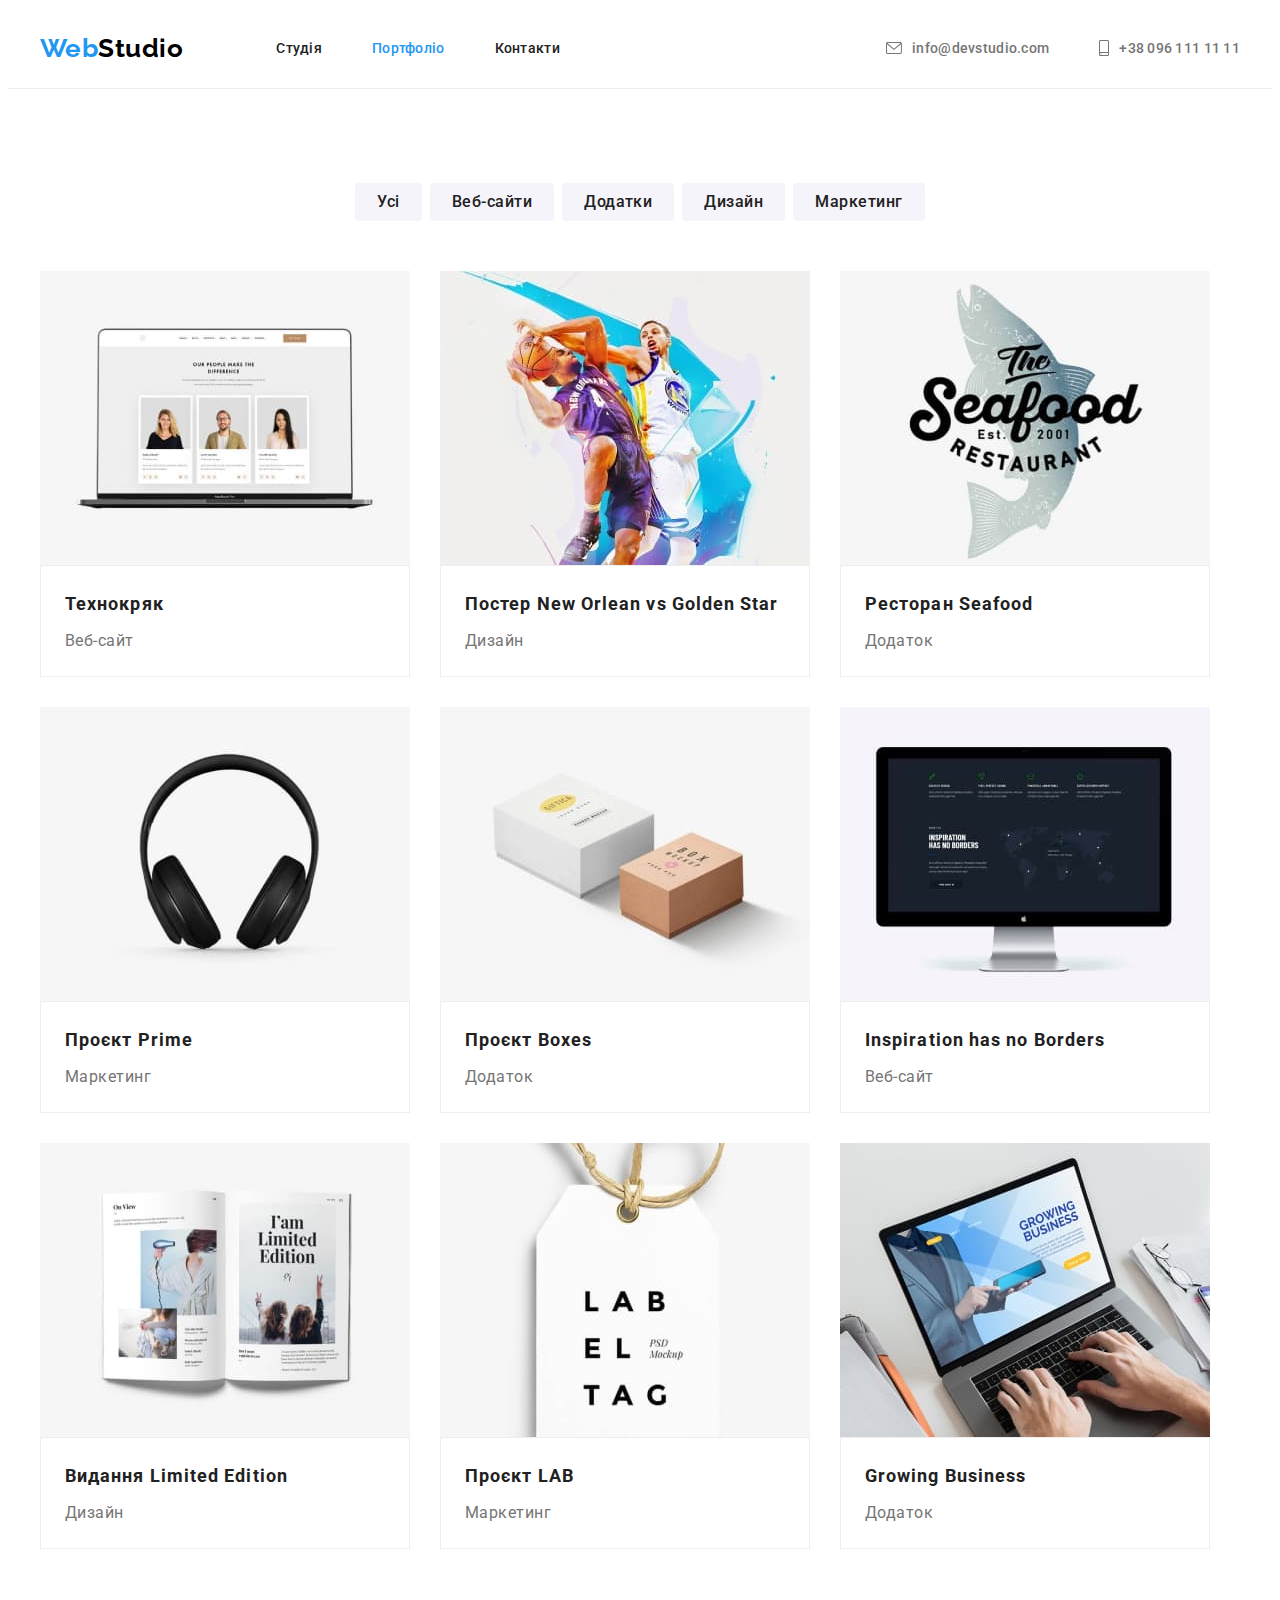
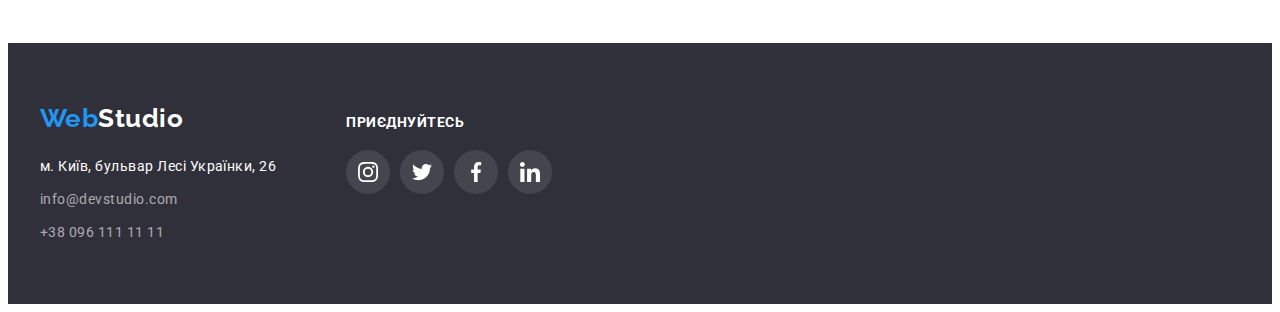
==== portfolio.html @ 2a887d6c "Initial commit" ====
<!DOCTYPE html>
<html lang="uk">
  <head>
    <meta charset="UTF-8" />
    <meta http-equiv="X-UA-Compatible" content="IE=edge" />
    <meta name="viewport" content="width=device-width, initial-scale=1.0" />
    <title lang="en">WebStudio</title>
    <link rel="preconnect" href="https://fonts.googleapis.com" />
    <link rel="preconnect" href="https://fonts.gstatic.com" crossorigin />
    <link
      href="https://fonts.googleapis.com/css2?family=Raleway:wght@700&family=Roboto:wght@400;500;700;900&display=swap"
      rel="stylesheet"
    />

    <link
      rel="stylesheet"
      href="https://cdnjs.cloudflare.com/ajax/libs/modern-normalize/1.1.0/modern-normalize.min.css"
      integrity="sha512-wpPYUAdjBVSE4KJnH1VR1HeZfpl1ub8YT/NKx4PuQ5NmX2tKuGu6U/JRp5y+Y8XG2tV+wKQpNHVUX03MfMFn9Q=="
      crossorigin="anonymous"
      referrerpolicy="no-referrer"
    />
    <link rel="stylesheet" href="./css/style.css" />
  </head>

  <body>
    <!-- хедер -->
    <header class="page-header">
      <div class="conteiner header-conteiner">
        <a class="logo link" href="./index.html" lang="en"
          >Web<span class="logo-header">Studio</span></a
        >
        <nav class="header-nav">
          <ul class="nav-list list">
            <li class="nav-item">
              <a href="./index.html" class="nav-link link">Студія</a>
            </li>
            <li class="nav-item">
              <a href="./portfolio.html" class="nav-link link current">Портфоліо</a>
            </li>
            <li class="nav-item"><a href="" class="nav-link link">Контакти</a></li>
          </ul>
        </nav>

        <ul class="list header-list">
          <li>
            <a href="mailto:info@devstudio.com" class="link header-link">
              <svg class="header-icons" width="16" height="12">
                <use href="./images/icons.svg#icon-envelope"></use>
              </svg>
              info@devstudio.com</a
            >
          </li>
          <li>
            <a href="tel:+380961111111" class="link header-link"
              ><svg class="header-icons" width="10" height="16">
                <use href="./images/icons.svg#icon-smartphone"></use>
              </svg>
              +38 096 111 11 11</a
            >
          </li>
        </ul>
      </div>
    </header>

    <!-- мейн -->
    <main>
      <!-- HERO -->
      <section class="section">
        <div class="conteiner">
          <h1 class="visually-hidden">Портфоліо</h1>
          <ul class="list flex-list">
            <li><button type="button" class="portfolio-btn">Усі</button></li>
            <li><button type="button" class="portfolio-btn">Веб-сайти</button></li>
            <li><button type="button" class="portfolio-btn">Додатки</button></li>
            <li><button type="button" class="portfolio-btn">Дизайн</button></li>
            <li><button type="button" class="portfolio-btn">Маркетинг</button></li>
          </ul>

          <ul class="list card-set">
            <li class="card-set-item item-card">
              <a href="" class="link portfolio-link">
                <img
                  src="./images/portfolio-img-technokryak.jpg"
                  alt="сайт Технокряк"
                  width="370"
                  height="294"
                />
                <div class="portfolio-div">
                  <h2 class="portfolio-subtitle">Технокряк</h2>
                  <p class="portfolio-text">Веб-сайт</p>
                </div>
              </a>
            </li>
            <li class="card-set-item item-card">
              <a href="" class="link portfolio-link">
                <img
                  src="./images/portfolio-img-new-orlean.jpg"
                  alt="Дизайн постеру New Orlean vs Golden Star"
                  width="370"
                  height="294"
                />
                <div class="portfolio-div">
                  <h2 class="portfolio-subtitle">
                    Постер <span lang="en">New Orlean vs Golden Star</span>
                  </h2>
                  <p class="portfolio-text">Дизайн</p>
                </div>
              </a>
            </li>
            <li class="card-set-item item-card">
              <a href="" class="link portfolio-link">
                <img
                  src="./images/portfolio-img-seafood.jpg"
                  alt="Додаток ресторану Seafood"
                  width="370"
                  height="294"
                />
                <div class="portfolio-div">
                  <h2 class="portfolio-subtitle">Ресторан <span lang="en">Seafood</span></h2>
                  <p class="portfolio-text">Додаток</p>
                </div>
              </a>
            </li>
            <li class="card-set-item item-card">
              <a href="" class="link portfolio-link">
                <img
                  src="./images/portfolio-img-prime.jpg"
                  alt="Маркетинг проекту Prime"
                  width="370"
                  height="294"
                />
                <div class="portfolio-div">
                  <h2 class="portfolio-subtitle">Проєкт <span lang="en">Prime</span></h2>
                  <p class="portfolio-text">Маркетинг</p>
                </div>
              </a>
            </li>
            <li class="card-set-item item-card">
              <a href="" class="link portfolio-link">
                <img
                  src="./images/portfolio-img-boxes.jpg"
                  alt="Додаток проекту Boxes"
                  width="370"
                  height="294"
                />
                <div class="portfolio-div">
                  <h2 class="portfolio-subtitle">Проєкт <span lang="en">Boxes</span></h2>
                  <p class="portfolio-text">Додаток</p>
                </div>
              </a>
            </li>
            <li class="card-set-item item-card">
              <a href="" class="link portfolio-link">
                <img
                  src="./images/portfolio-img-inspiration.jpg"
                  alt="Сайт Inspiration has no Borders"
                  width="370"
                  height="294"
                />
                <div class="portfolio-div">
                  <h2 lang="en" class="portfolio-subtitle">Inspiration has no Borders</h2>
                  <p class="portfolio-text">Веб-сайт</p>
                </div>
              </a>
            </li>
            <li class="card-set-item item-card">
              <a href="" class="link portfolio-link">
                <img
                  src="./images/portfolio-img-limited-idition.jpg"
                  alt="Дизайн видання Limited Edition"
                  width="370"
                  height="294"
                />
                <div class="portfolio-div">
                  <h2 class="portfolio-subtitle">
                    Видання <span lang="en"> Limited Edition </span>
                  </h2>
                  <p class="portfolio-text">Дизайн</p>
                </div>
              </a>
            </li>
            <li class="card-set-item item-card">
              <a href="" class="link portfolio-link">
                <img
                  src="./images/portfolio-img-lab.jpg"
                  alt="Маркетинг проекту LAB"
                  width="370"
                  height="294"
                />
                <div class="portfolio-div">
                  <h2 class="portfolio-subtitle">Проєкт <span lang="en">LAB</span></h2>
                  <p class="portfolio-text">Маркетинг</p>
                </div>
              </a>
            </li>
            <li class="card-set-item item-card">
              <a href="" class="link portfolio-link">
                <img
                  src="./images/portfolio-img-growing.jpg"
                  alt="Додаток Growing Business"
                  width="370"
                  height="294"
                />
                <div class="portfolio-div">
                  <h2 lang="en" class="portfolio-subtitle">Growing Business</h2>
                  <p class="portfolio-text">Додаток</p>
                </div>
              </a>
            </li>
          </ul>
        </div>
      </section>
    </main>

    <!-- FOOTER -->
    <footer class="footer">
      <div class="conteiner footer-div">
        <div>
          <a class="logo link" href="./index.html" lang="en"
            >Web<span class="logo-footer">Studio</span>
          </a>

          <ul class="list list-footer">
            <li class="item-footer">
              <a
                href="https://www.google.com/maps/place/%D0%B1%D1%83%D0%BB%D1%8C%D0%B2%D0%B0%D1%80+%D0%9B%D0%B5%D1%81%D1%96+%D0%A3%D0%BA%D1%80%D0%B0%D1%97%D0%BD%D0%BA%D0%B8,+26,+%D0%9A%D0%B8%D1%97%D0%B2,+02000/@50.4265807,30.5383858,17z/data=!3m1!4b1!4m5!3m4!1s0x40d4cf0e033ecbe9:0x57a4dffefec77da0!8m2!3d50.4265807!4d30.5383858"
                class="link footer-link-adress"
              >
                м. Київ, бульвар Лесі Українки, 26</a
              >
            </li>
            <li class="item-footer">
              <a href="mailto:info@devstudio.com" class="link footer-link">info@devstudio.com</a>
            </li>
            <li class="item-footer">
              <a href="tel:+380961111111" class="link footer-link">+38 096 111 11 11</a>
            </li>
          </ul>
        </div>

        <div>
          <p class="footer-text">Приєднуйтесь</p>
          <ul class="list footer-social-list">
            <li class="socials-item">
              <a
                class="socials-link-footer link"
                href="http://instagram.com"
                target="_blank"
                rel="noopener noreferrer"
                aria-label="значок instagram"
              >
                <svg class="footer-icons" width="20" height="20">
                  <use href="./images/icons.svg#icon-instagram"></use>
                </svg>
              </a>
            </li>
            <li>
              <a
                class="socials-link-footer link"
                href="http://twitter.com"
                target="_blank"
                rel="noopener noreferrer"
                aria-label="значок twitter"
              >
                <svg class="footer-icons" width="20" height="20">
                  <use href="./images/icons.svg#icon-twitter"></use>
                </svg>
              </a>
            </li>
            <li>
              <a
                class="socials-link-footer link"
                href="http://facebook.com"
                target="_blank"
                rel="noopener noreferrer"
                aria-label="значок facebook"
              >
                <svg class="footer-icons" width="20" height="20">
                  <use href="./images/icons.svg#icon-facebook"></use>
                </svg>
              </a>
            </li>
            <li>
              <a
                class="socials-link-footer link"
                href="http://linkedin.com"
                target="_blank"
                rel="noopener noreferrer"
                aria-label="значок linkedin"
              >
                <svg class="footer-icons" width="20" height="20">
                  <use href="./images/icons.svg#icon-linkedin"></use>
                </svg>
              </a>
            </li>
          </ul>
        </div>
      </div>
    </footer>
  </body>
</html>
---- css/style.css ----
:root {
  /*fonts*/
  
  --main-font: 'Roboto', Tahoma, sans-serif;
  --secondary-font: 'Raleway', Tahoma, sans-serif;

  /* Text color*/
  --main-text-color: #212121;
  --secondary-text-color: #757575;
  --ligth-text-color: #ffffff;
  --accent-text-color: #2196f3;
  --icons-text-color: #afb1b8;

  /* Background colors */
  --main-bg-color: #ffffff;
  --hero-bg-color:#C4C4C4;
  --footer-bg-color: #2f303a;
  --accent-bg-color: #2196f3;
  --button-bg-color: #F5F4FA;
  --button-accent-color: #188ce8;
  --social-bg-color: #ffffff1a;

  /* Others */
  --border-color: #ffffff;
  --nav-link-color: #000000;

  /* Flex */
  --items: 4;
  --indent: 30px;
}

body {
  font-family: var(--main-font);
  color: var(--main-text-color);
  background-color: var(--main-bg-color);
  letter-spacing: 0.03em;
}

/* Reset */
h1,
h2,
h3,
h4,
h5,
h6,
p {
  margin: 0;
}

.list {
  list-style: none;
  margin: 0;
  padding: 0;
}

.link {
  text-decoration: none;
}

img {
  display: block;
}
/* -Reset end- */


section {
    padding-top: 94px;
    padding-bottom: 94px;
}

.conteiner {
  width: 1200px;
  padding-left: 15px;
  padding-right: 15px;
  margin-left: auto;
  margin-right: auto;
}

.card-set {
  display: flex;
  flex-wrap: wrap;
  gap: var(--indent);
}

.card-set-item {
  flex-basis: calc((100% - var(--indent) * (var(--items) - 1)) / (var(--items)));
}

.title {
  margin-bottom: 50px;

  font-size: 36px;
  line-height: calc(42 / 36);
  text-align: center;
}


/*---- HEADER----*/
.header-conteiner {
display: flex;
align-items: center;
}

.page-header {
border-bottom: 1px solid #ECECEC;
}

.logo {
  font-family: var(--secondary-font);
  font-style: normal;
  font-weight: 700;
  font-size: 26px;
  line-height: calc(31 / 26);

  color: var(--accent-text-color);
}
.header-nav {
margin-right: auto;
}

.nav-list {
display: flex;
align-items: center;
gap: 50px;
}

.nav-link {
  display: block;
  padding-top: 32px;
  padding-bottom: 32px;

  font-weight: 500;
  font-size: 14px;
  line-height: calc(16 / 14);
  letter-spacing: 0.02em;
  color: currentColor;
}

.nav-link:hover,
.header-link:hover,
.nav-link:focus,
.header-link:focus {
  color: var(--accent-text-color);
}

.link.current {
  color: var(--accent-text-color);
}
.logo-header {
  margin-right: 93px;
  color: var(--nav-link-color);
}
.header-list
{
display: flex;
  align-items: center;
  gap: 50px;
}
.header-link {
  display: flex;
  align-items: center;
  gap: 10px;

  font-weight: 500;
  font-size: 14px;
  line-height: calc(16 / 14);
  letter-spacing: 0.02em;
  color: var(--secondary-text-color);
}

.header-icons {
 fill: currentColor;
}

.header-link:hover .header-icons,
.header-link:focus .header-icons {
fill: var(--accent-text-color);
  }

/*----HERO----*/
.hero {
  padding-top: 200px;
  padding-bottom: 200px;
  background-color: var(--hero-bg-color);
}
.hero-title {
  margin-bottom: 30px;
  margin-left: auto;
  margin-right: auto;
  width: 696px;

  font-weight: 900;
  font-size: 44px;
  line-height: calc(60 / 44);
  text-align: center;
  letter-spacing: 0.06em;
  text-transform: uppercase;
  color: var(--ligth-text-color);
}
.hero-btn {
  padding: 10px 32px;
  margin-left: auto;
  margin-right: auto;

  font-family: inherit;
  font-weight: 700;
  font-size: 16px;
  line-height: calc(30 / 16);
  display: flex;
  align-items: center;
  text-align: center;
  letter-spacing: 0.06em;
  cursor: pointer;
  border-style: none;
  border-radius: 4px;
  color: var(--ligth-text-color);
  background-color: var(--accent-bg-color);
  box-shadow: 0px 4px 4px rgba(0, 0, 0, 0.15);
}
.hero-btn:hover,
.hero-btn:focus {
  background-color: var(--button-accent-color);
}

.overlay{
  max-width: 1600px;
 margin-left: auto;
  margin-right: auto;
  background-image: linear-gradient(rgba(47, 48, 58, 0.4),rgba(47, 48, 58, 0.4) ),
  url(../images/hero-background.jpg);
  background-size: cover;
  background-repeat: no-repeat;
  background-position: center;
}
/*----BENEFITS----*/

.benefits-item {
flex-grow: 1;
}
.benefits-item::before{
  content: '';
  display: block;
  height: 120px;
  margin-bottom: 30px;
  background-color: var(--button-bg-color);
  background-position: center;
  background-repeat: no-repeat;
border-radius: 4px;
}

.icon-antenna::before {
  background-image: url(../images/antenna.svg);
}

.icon-clock::before {
  background-image: url(../images/clock.svg);
}

.icon-diagram::before {
  background-image: url(../images/diagram.svg);
}

.icon-astronaut::before {
  background-image: url(../images/astronaut.svg);
}

.benefits-subtitle {
  margin-bottom: 10px;

  font-size: 14px;
  line-height: calc(16 / 14);
  text-transform: uppercase;
}


.benefits-text {
  font-size: 14px;
  line-height: calc(24 / 14);
  color: var(--secondary-text-color);
}

/*----ACTIVITY--AND -TEAM-*/
.activity {
    padding-top: 0;
}

.activity-item {
  --items: 3;
}

.team {
  background-color: var(--button-bg-color);
}

.team-item{
box-shadow: 0px 1px 3px rgba(0, 0, 0, 0.12), 0px 1px 1px rgba(0, 0, 0, 0.14), 0px 2px 1px rgba(0, 0, 0, 0.2);
}

.team-group {
padding-top: 30px;
padding-bottom:30px;
border-radius: 0px 0px 4px 4px;
background-color: var(--main-bg-color);
}

.team-subtitle {
  margin-bottom: 10px;

  font-weight: 500;
  font-size: 16px;
  line-height: calc(19 / 16);
  text-align: center;
}

.team-text {
  margin-bottom: 16px;

  line-height: calc(19 / 16);
  text-align: center;
  color: var(--secondary-text-color);
}



.socials-link {
display: flex;
justify-content: center;
  align-items: center;
  width: 44px ;
  height: 44px;
  border-radius: 50%;

  color: var(--icons-text-color);
  background-color: var(--main-bg-color);

}

.socials {
  display: flex;
  justify-content: center;
 align-items: center;
  gap: 10px;
}

.team-icons {
  fill: currentColor;
}
 .socials-link:hover ,
 .socials-link:focus  {
color: var(--ligth-text-color);
background-color: var(--accent-bg-color);
 }

/*---- CLIENTS ----*/
  .clients-list{
  display: flex;
  gap: 30px;
  justify-content: space-between;
  
  
}

.clients-link {
  display: flex;
  width: 170px;
  height: 91px;
justify-content: center;
  align-items: center;
  border: 1px solid var(--icons-text-color);
color: var(--icons-text-color);
 }

 .clients-icons{
  fill: currentColor;
 }
.clients-link:hover .clients-icons,
.clients-link:focus .clients-icons { 
fill: var(--accent-text-color);
}

.clients-link:hover,
.clients-link:focus {
  border-color: var(--accent-text-color);
}

/*----FOOTER----*/

.footer {
  background-color: var(--footer-bg-color);
  padding-top:60px;
  padding-bottom: 60px;
}

.footer-div {
display: flex;
gap: 70px;
align-items: baseline;
}

.logo-footer {
  color: var(--ligth-text-color);
}

.list-footer{
margin-top: 20px;
}

.item-footer:not(:last-child){
  margin-bottom: 9px;
}

.footer-link-adress {
  font-weight: 400;
  font-size: 14px;
  line-height: calc(24 / 14);
  color: var(--ligth-text-color);
}

.footer-link {
  font-weight: 400;
  font-size: 14px;
  line-height: calc(24 / 14);
  color: rgba(255, 255, 255, 0.6);
}
.footer-link:hover,
.footer-link-adress:hover,
.footer-link:focus,
.footer-link-adress:focus {
  color: var(--accent-text-color);
}

.footer-text {
margin-bottom: 20px;

font-weight: 700;
  font-size: 14px;
  line-height: calc(16 / 14)px;
  text-transform: uppercase;

  color:var(--ligth-text-color);
}

.footer-social-list{
display: flex;
gap: 10px;
}

.socials-link-footer {
display: flex;
width: 44px;
height: 44px;
justify-content: center;
align-items: center;
  border-radius: 50%;
color: var(--ligth-text-color);
background-color: var(--social-bg-color);

}
.footer-icons {
  fill: currentColor;
}

.socials-link-footer:hover,
.socials-link-footer:focus {
  background-color: var(--accent-bg-color);
}


/*----PORTFOLIO----*/
.flex-list {
  display: flex;
  justify-content: center;
  gap: 8px;

  margin-bottom: 50px;
}

.portfolio-btn {
  padding: 6px 22px;
  /*min-width: 216;
  min-height: 50;*/

  font-family: inherit;
  font-weight: 500;
  font-size: 16px;
  line-height: calc(26 / 16);
  text-align: center;
  cursor: pointer;
  letter-spacing: 0.03em;
  color: currentColor;
  background-color: var(--button-bg-color);
  border-style: none;
  border-radius: 4px;
  
}

.portfolio-btn:hover,
.portfolio-btn:focus {
  color: var(--ligth-text-color);
  background-color: var(--accent-bg-color);
 box-shadow: 0px 3px 1px rgba(0, 0, 0, 0.1), 0px 1px 2px rgba(0, 0, 0, 0.08), 0px 2px 2px rgba(0, 0, 0, 0.12);
}

.portfolio-subtitle {
  margin-bottom: 4px;

  font-size: 18px;
  line-height: calc(36 / 18);
  letter-spacing: 0.06em;
  color: var(--main-text-color);
}
.portfolio-text {
  line-height: calc(30 / 16);
  color: var(--secondary-text-color);
}

.portfolio-div{
padding: 20px 24px;

border: 1px solid #EEEEEE
}

.portfolio-link {
  display: block;
}

.portfolio-link:hover,
.portfolio-link:focus {
  box-shadow: 0px 1px 1px rgba(0, 0, 0, 0.12), 0px 4px 4px rgba(0, 0, 0, 0.06), 1px 4px 6px rgba(0, 0, 0, 0.16);
}

.visually-hidden {
  position: absolute;
  width: 1px;
  height: 1px;
  margin: -1px;
  border: 0;
  padding: 0;
  white-space: nowrap;
  clip-path: inset(100%);
  clip: rect(0 0 0 0);
  overflow: hidden;
}
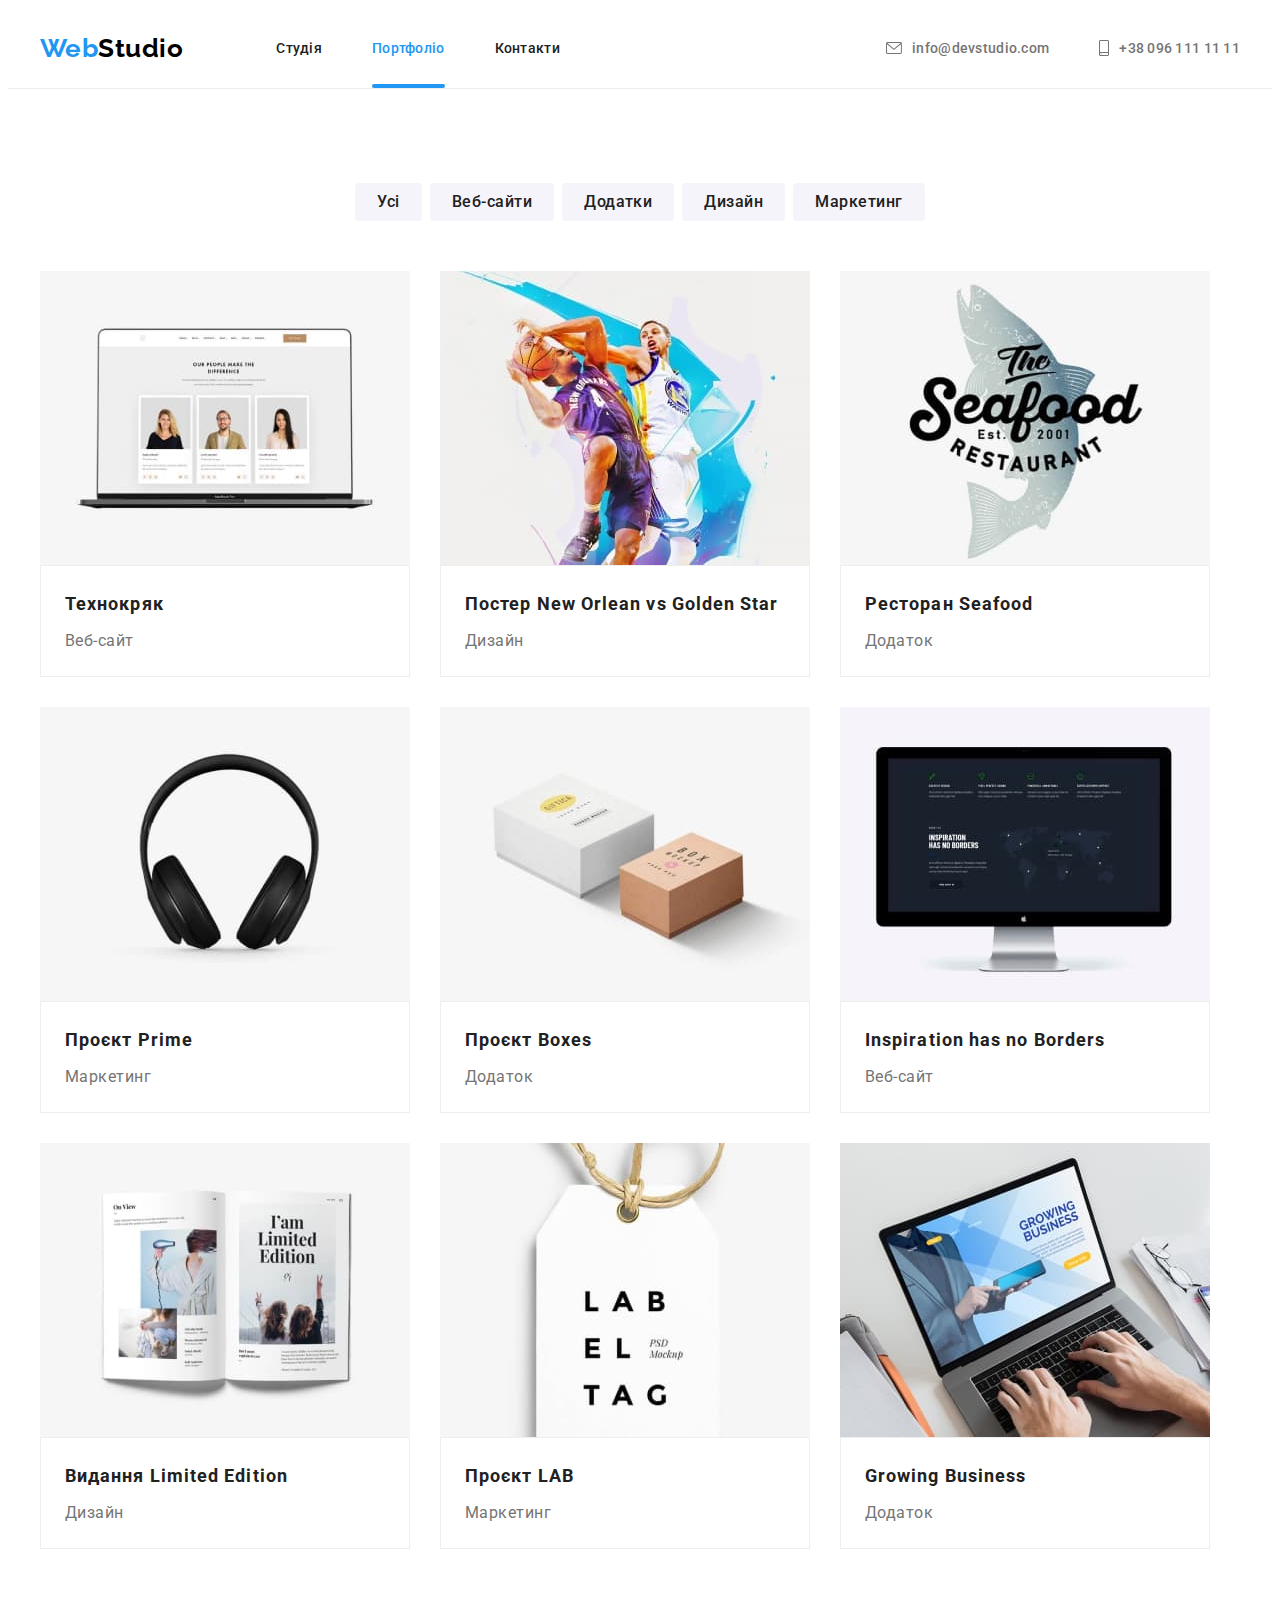
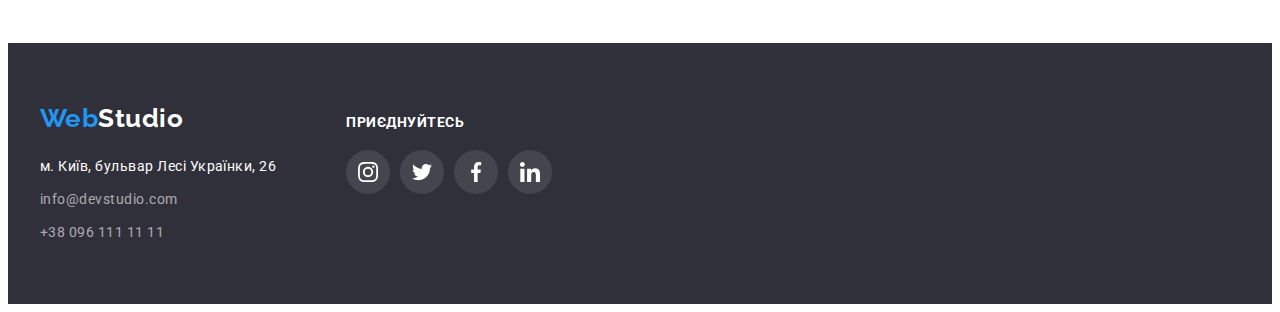
==== commit 1e914a1c: "итог" ====
--- a/portfolio.html
+++ b/portfolio.html
@@ -79,26 +79,43 @@
           <ul class="list card-set">
             <li class="card-set-item item-card">
               <a href="" class="link portfolio-link">
-                <img
-                  src="./images/portfolio-img-technokryak.jpg"
-                  alt="сайт Технокряк"
-                  width="370"
-                  height="294"
-                />
+                <div class="thumb">
+                  <img
+                    src="./images/portfolio-img-technokryak.jpg"
+                    alt="сайт Технокряк"
+                    width="370"
+                    height="294"
+                  />
+
+                  <p class="overlay-porflolio">
+                    Ресурс пропонує комплексні пропозиції з різним рівнем функціоналу та сервісів.
+                    Все це дозволить відвідувачу отримати вичерпні відомості про компанію чи
+                    приватну особу.
+                  </p>
+                </div>
+
                 <div class="portfolio-div">
                   <h2 class="portfolio-subtitle">Технокряк</h2>
                   <p class="portfolio-text">Веб-сайт</p>
                 </div>
               </a>
             </li>
-            <li class="card-set-item item-card">
-              <a href="" class="link portfolio-link">
-                <img
-                  src="./images/portfolio-img-new-orlean.jpg"
-                  alt="Дизайн постеру New Orlean vs Golden Star"
-                  width="370"
-                  height="294"
-                />
+
+            <li class="card-set-item item-card">
+              <a href="" class="link portfolio-link">
+                <div class="thumb">
+                  <img
+                    src="./images/portfolio-img-new-orlean.jpg"
+                    alt="Дизайн постеру New Orlean vs Golden Star"
+                    width="370"
+                    height="294"
+                  />
+                  <p class="overlay-porflolio">
+                    Ресурс пропонує комплексні пропозиції з різним рівнем функціоналу та сервісів.
+                    Все це дозволить відвідувачу отримати вичерпні відомості про компанію чи
+                    приватну особу.
+                  </p>
+                </div>
                 <div class="portfolio-div">
                   <h2 class="portfolio-subtitle">
                     Постер <span lang="en">New Orlean vs Golden Star</span>
@@ -107,70 +124,110 @@
                 </div>
               </a>
             </li>
-            <li class="card-set-item item-card">
-              <a href="" class="link portfolio-link">
-                <img
-                  src="./images/portfolio-img-seafood.jpg"
-                  alt="Додаток ресторану Seafood"
-                  width="370"
-                  height="294"
-                />
+
+            <li class="card-set-item item-card">
+              <a href="" class="link portfolio-link">
+                <div class="thumb">
+                  <img
+                    src="./images/portfolio-img-seafood.jpg"
+                    alt="Додаток ресторану Seafood"
+                    width="370"
+                    height="294"
+                  />
+                  <p class="overlay-porflolio">
+                    Ресурс пропонує комплексні пропозиції з різним рівнем функціоналу та сервісів.
+                    Все це дозволить відвідувачу отримати вичерпні відомості про компанію чи
+                    приватну особу.
+                  </p>
+                </div>
                 <div class="portfolio-div">
                   <h2 class="portfolio-subtitle">Ресторан <span lang="en">Seafood</span></h2>
                   <p class="portfolio-text">Додаток</p>
                 </div>
               </a>
             </li>
-            <li class="card-set-item item-card">
-              <a href="" class="link portfolio-link">
-                <img
-                  src="./images/portfolio-img-prime.jpg"
-                  alt="Маркетинг проекту Prime"
-                  width="370"
-                  height="294"
-                />
+
+            <li class="card-set-item item-card">
+              <a href="" class="link portfolio-link">
+                <div class="thumb">
+                  <img
+                    src="./images/portfolio-img-prime.jpg"
+                    alt="Маркетинг проекту Prime"
+                    width="370"
+                    height="294"
+                  />
+                  <p class="overlay-porflolio">
+                    Ресурс пропонує комплексні пропозиції з різним рівнем функціоналу та сервісів.
+                    Все це дозволить відвідувачу отримати вичерпні відомості про компанію чи
+                    приватну особу.
+                  </p>
+                </div>
                 <div class="portfolio-div">
                   <h2 class="portfolio-subtitle">Проєкт <span lang="en">Prime</span></h2>
                   <p class="portfolio-text">Маркетинг</p>
                 </div>
               </a>
             </li>
-            <li class="card-set-item item-card">
-              <a href="" class="link portfolio-link">
-                <img
-                  src="./images/portfolio-img-boxes.jpg"
-                  alt="Додаток проекту Boxes"
-                  width="370"
-                  height="294"
-                />
+
+            <li class="card-set-item item-card">
+              <a href="" class="link portfolio-link">
+                <div class="thumb">
+                  <img
+                    src="./images/portfolio-img-boxes.jpg"
+                    alt="Додаток проекту Boxes"
+                    width="370"
+                    height="294"
+                  />
+                  <p class="overlay-porflolio">
+                    Ресурс пропонує комплексні пропозиції з різним рівнем функціоналу та сервісів.
+                    Все це дозволить відвідувачу отримати вичерпні відомості про компанію чи
+                    приватну особу.
+                  </p>
+                </div>
                 <div class="portfolio-div">
                   <h2 class="portfolio-subtitle">Проєкт <span lang="en">Boxes</span></h2>
                   <p class="portfolio-text">Додаток</p>
                 </div>
               </a>
             </li>
-            <li class="card-set-item item-card">
-              <a href="" class="link portfolio-link">
-                <img
-                  src="./images/portfolio-img-inspiration.jpg"
-                  alt="Сайт Inspiration has no Borders"
-                  width="370"
-                  height="294"
-                />
+
+            <li class="card-set-item item-card">
+              <a href="" class="link portfolio-link">
+                <div class="thumb">
+                  <img
+                    src="./images/portfolio-img-inspiration.jpg"
+                    alt="Сайт Inspiration has no Borders"
+                    width="370"
+                    height="294"
+                  />
+                  <p class="overlay-porflolio">
+                    Ресурс пропонує комплексні пропозиції з різним рівнем функціоналу та сервісів.
+                    Все це дозволить відвідувачу отримати вичерпні відомості про компанію чи
+                    приватну особу.
+                  </p>
+                </div>
                 <div class="portfolio-div">
                   <h2 lang="en" class="portfolio-subtitle">Inspiration has no Borders</h2>
                   <p class="portfolio-text">Веб-сайт</p>
                 </div>
               </a>
             </li>
-            <li class="card-set-item item-card">
-              <a href="" class="link portfolio-link">
-                <img
-                  src="./images/portfolio-img-limited-idition.jpg"
-                  alt="Дизайн видання Limited Edition"
-                  width="370"
-                  height="294"
-                />
+
+            <li class="card-set-item item-card">
+              <a href="" class="link portfolio-link">
+                <div class="thumb">
+                  <img
+                    src="./images/portfolio-img-limited-idition.jpg"
+                    alt="Дизайн видання Limited Edition"
+                    width="370"
+                    height="294"
+                  />
+                  <p class="overlay-porflolio">
+                    Ресурс пропонує комплексні пропозиції з різним рівнем функціоналу та сервісів.
+                    Все це дозволить відвідувачу отримати вичерпні відомості про компанію чи
+                    приватну особу.
+                  </p>
+                </div>
                 <div class="portfolio-div">
                   <h2 class="portfolio-subtitle">
                     Видання <span lang="en"> Limited Edition </span>
@@ -179,28 +236,44 @@
                 </div>
               </a>
             </li>
-            <li class="card-set-item item-card">
-              <a href="" class="link portfolio-link">
-                <img
-                  src="./images/portfolio-img-lab.jpg"
-                  alt="Маркетинг проекту LAB"
-                  width="370"
-                  height="294"
-                />
+
+            <li class="card-set-item item-card">
+              <a href="" class="link portfolio-link">
+                <div class="thumb">
+                  <img
+                    src="./images/portfolio-img-lab.jpg"
+                    alt="Маркетинг проекту LAB"
+                    width="370"
+                    height="294"
+                  />
+                  <p class="overlay-porflolio">
+                    Ресурс пропонує комплексні пропозиції з різним рівнем функціоналу та сервісів.
+                    Все це дозволить відвідувачу отримати вичерпні відомості про компанію чи
+                    приватну особу.
+                  </p>
+                </div>
                 <div class="portfolio-div">
                   <h2 class="portfolio-subtitle">Проєкт <span lang="en">LAB</span></h2>
                   <p class="portfolio-text">Маркетинг</p>
                 </div>
               </a>
             </li>
-            <li class="card-set-item item-card">
-              <a href="" class="link portfolio-link">
-                <img
-                  src="./images/portfolio-img-growing.jpg"
-                  alt="Додаток Growing Business"
-                  width="370"
-                  height="294"
-                />
+
+            <li class="card-set-item item-card">
+              <a href="" class="link portfolio-link">
+                <div class="thumb">
+                  <img
+                    src="./images/portfolio-img-growing.jpg"
+                    alt="Додаток Growing Business"
+                    width="370"
+                    height="294"
+                  />
+                  <p class="overlay-porflolio">
+                    Ресурс пропонує комплексні пропозиції з різним рівнем функціоналу та сервісів.
+                    Все це дозволить відвідувачу отримати вичерпні відомості про компанію чи
+                    приватну особу.
+                  </p>
+                </div>
                 <div class="portfolio-div">
                   <h2 lang="en" class="portfolio-subtitle">Growing Business</h2>
                   <p class="portfolio-text">Додаток</p>
--- a/css/style.css
+++ b/css/style.css
@@ -27,7 +27,18 @@
   /* Flex */
   --items: 4;
   --indent: 30px;
-}
+
+  /* Transition */
+  --animate-func: 250ms cubic-bezier(0.4, 0, 0.2, 1);
+  
+}
+
+/* плавный скрол странички*/
+html {
+  scroll-behavior: smooth;
+}
+/* ----- */
+
 
 body {
   font-family: var(--main-font);
@@ -125,6 +136,8 @@
 }
 
 .nav-link {
+  position: relative;
+
   display: block;
   padding-top: 32px;
   padding-bottom: 32px;
@@ -134,6 +147,11 @@
   line-height: calc(16 / 14);
   letter-spacing: 0.02em;
   color: currentColor;
+
+  /*transition-property: color;
+  transition-duration: 250ms;
+  transition-timing-function: var(--timing-func);*/
+  transition: color var(--animate-func);
 }
 
 .nav-link:hover,
@@ -146,13 +164,37 @@
 .link.current {
   color: var(--accent-text-color);
 }
+
+
+
+.nav-link::after {
+  content: '';
+
+  position: absolute;
+  left: 0;
+  bottom: 0;
+
+  display:block;
+  width: 100%;
+  height: 4px;
+  background-color: var(--accent-bg-color);
+  border-radius: 2px;
+  opacity: 0;
+
+  transition: opacity var(--animate-func);
+}
+
+.link.current::after {
+  opacity: 1;
+}
+
 .logo-header {
   margin-right: 93px;
   color: var(--nav-link-color);
 }
 .header-list
 {
-display: flex;
+  display: flex;
   align-items: center;
   gap: 50px;
 }
@@ -166,15 +208,19 @@
   line-height: calc(16 / 14);
   letter-spacing: 0.02em;
   color: var(--secondary-text-color);
+
+  transition: color var(--animate-func);
 }
 
 .header-icons {
- fill: currentColor;
+  fill: currentColor;
+
+  transition: fill var(--animate-func);
 }
 
 .header-link:hover .header-icons,
 .header-link:focus .header-icons {
-fill: var(--accent-text-color);
+  fill: var(--accent-text-color);
   }
 
 /*----HERO----*/
@@ -216,6 +262,8 @@
   color: var(--ligth-text-color);
   background-color: var(--accent-bg-color);
   box-shadow: 0px 4px 4px rgba(0, 0, 0, 0.15);
+
+  transition: background-color var(--animate-func);
 }
 .hero-btn:hover,
 .hero-btn:focus {
@@ -245,7 +293,7 @@
   background-color: var(--button-bg-color);
   background-position: center;
   background-repeat: no-repeat;
-border-radius: 4px;
+  border-radius: 4px;
 }
 
 .icon-antenna::before {
@@ -323,8 +371,8 @@
 
 
 .socials-link {
-display: flex;
-justify-content: center;
+  display: flex;
+  justify-content: center;
   align-items: center;
   width: 44px ;
   height: 44px;
@@ -333,23 +381,52 @@
   color: var(--icons-text-color);
   background-color: var(--main-bg-color);
 
+  transition: color var(--animate-func), background-color var(--animate-func);
 }
 
 .socials {
   display: flex;
   justify-content: center;
- align-items: center;
+  align-items: center;
   gap: 10px;
 }
 
-.team-icons {
+.team-icons { 
   fill: currentColor;
 }
+
  .socials-link:hover ,
  .socials-link:focus  {
-color: var(--ligth-text-color);
-background-color: var(--accent-bg-color);
+  color: var(--ligth-text-color);
+  background-color: var(--accent-bg-color);
  }
+
+.activity-item {
+  position: relative;
+}
+
+ .overlay-acyivity{
+  position: absolute;
+  bottom: 0;
+  width: 100%;
+
+  padding-top: 27px;
+  padding-bottom: 27px;
+
+  background-color: rgba(47, 48, 58, 0.8);
+
+ }
+
+.overlay-text{
+
+ font-weight: 700;
+ font-size: 14px;
+ line-height: calc(16 / 14);
+ text-align: center;
+ text-transform: uppercase;
+
+ color: var(--ligth-text-color);
+}
 
 /*---- CLIENTS ----*/
   .clients-list{
@@ -364,15 +441,20 @@
   display: flex;
   width: 170px;
   height: 91px;
-justify-content: center;
+  justify-content: center;
   align-items: center;
   border: 1px solid var(--icons-text-color);
-color: var(--icons-text-color);
+  color: var(--icons-text-color);
+
+  transition: border-color var(--animate-func);
  }
 
  .clients-icons{
   fill: currentColor;
+
+  transition: fill var(--animate-func);
  }
+
 .clients-link:hover .clients-icons,
 .clients-link:focus .clients-icons { 
 fill: var(--accent-text-color);
@@ -414,6 +496,8 @@
   font-size: 14px;
   line-height: calc(24 / 14);
   color: var(--ligth-text-color);
+
+  transition: color var(--animate-func);
 }
 
 .footer-link {
@@ -421,7 +505,10 @@
   font-size: 14px;
   line-height: calc(24 / 14);
   color: rgba(255, 255, 255, 0.6);
-}
+
+  transition: color var(--animate-func);
+}
+
 .footer-link:hover,
 .footer-link-adress:hover,
 .footer-link:focus,
@@ -430,9 +517,9 @@
 }
 
 .footer-text {
-margin-bottom: 20px;
-
-font-weight: 700;
+  margin-bottom: 20px;
+
+  font-weight: 700;
   font-size: 14px;
   line-height: calc(16 / 14)px;
   text-transform: uppercase;
@@ -441,20 +528,21 @@
 }
 
 .footer-social-list{
-display: flex;
-gap: 10px;
+  display: flex;
+  gap: 10px;
 }
 
 .socials-link-footer {
-display: flex;
-width: 44px;
-height: 44px;
-justify-content: center;
-align-items: center;
+  display: flex;
+  width: 44px;
+  height: 44px;
+  justify-content: center;
+  align-items: center;
   border-radius: 50%;
-color: var(--ligth-text-color);
-background-color: var(--social-bg-color);
-
+  color: var(--ligth-text-color);
+  background-color: var(--social-bg-color);
+
+  transition: background-color var(--animate-func);
 }
 .footer-icons {
   fill: currentColor;
@@ -477,8 +565,6 @@
 
 .portfolio-btn {
   padding: 6px 22px;
-  /*min-width: 216;
-  min-height: 50;*/
 
   font-family: inherit;
   font-weight: 500;
@@ -491,14 +577,18 @@
   background-color: var(--button-bg-color);
   border-style: none;
   border-radius: 4px;
-  
+
+  /*transition-property: color, background-color, box-shadow;
+  transition-duration: 250ms;
+  transition-timing-function: cubic-bezier(0.4, 0, 0.2, 1);*/
+  transition: color var(--animate-func), background-color var(--animate-func), box-shadow var(--animate-func);
 }
 
 .portfolio-btn:hover,
 .portfolio-btn:focus {
   color: var(--ligth-text-color);
   background-color: var(--accent-bg-color);
- box-shadow: 0px 3px 1px rgba(0, 0, 0, 0.1), 0px 1px 2px rgba(0, 0, 0, 0.08), 0px 2px 2px rgba(0, 0, 0, 0.12);
+  box-shadow: 0px 3px 1px rgba(0, 0, 0, 0.1), 0px 1px 2px rgba(0, 0, 0, 0.08), 0px 2px 2px rgba(0, 0, 0, 0.12);
 }
 
 .portfolio-subtitle {
@@ -522,6 +612,8 @@
 
 .portfolio-link {
   display: block;
+
+  transition: box-shadow var(--animate-func);
 }
 
 .portfolio-link:hover,
@@ -529,6 +621,99 @@
   box-shadow: 0px 1px 1px rgba(0, 0, 0, 0.12), 0px 4px 4px rgba(0, 0, 0, 0.06), 1px 4px 6px rgba(0, 0, 0, 0.16);
 }
 
+.thumb{
+position: relative;
+overflow: hidden;
+}
+
+.overlay-porflolio {
+position: absolute;
+left: 0;
+bottom: 0;
+width: 100%;
+height: 100%;
+
+padding-left: 36px;
+padding-right: 12px;
+padding-top: 63px;
+padding-bottom: 63px;
+
+font-weight: 400;
+font-size: 18px;
+line-height: calc(28 / 18); 
+ 
+color: var(--ligth-text-color);
+background-color: rgba(33, 150, 243, 0.9);
+
+transform: translateY(100%);
+transition: transform var(--animate-func),box-shadow var(--animate-func);
+}
+
+
+.portfolio-link:hover .overlay-porflolio,
+.portfolio-link:focus .overlay-porflolio {
+  transform: translateY(0);
+}
+
+
+/*----MODAL WINDOW----*/
+.backdrop {
+  position: fixed;
+  top: 0;
+  left: 0;
+  width: 100%;
+  height: 100%;
+  background-color: rgba(0, 0, 0, 0.2);
+  transition: opacity var(--animate-func), visibility var(--animate-func);
+}
+
+.backdrop.is-hidden {
+  opacity: 0;
+  visibility: hidden;
+  pointer-events: none;
+}
+
+.modal{
+  position: absolute;
+  top: 50%;
+  left: 50%;
+  transform: translate(-50%, -50%);
+  min-width: 528px;
+  min-height: 581px;
+
+  border-radius: 4px;
+  background-color: var(--main-bg-color);
+  box-shadow: 0px 1px 3px rgba(0, 0, 0, 0.12), 0px 1px 1px rgba(0, 0, 0, 0.14), 0px 2px 1px rgba(0, 0, 0, 0.2);
+
+  transition: transform var(--animate-func), opacity var(--animate-func);
+}
+
+.backdrop.is-hidden .modal {
+  opacity: 0;
+  transform: rotate(90deg);
+}
+
+
+.modal-btn {
+  position: absolute;
+  right: 8px;
+  top: 8px;
+
+  display: inline-flex;
+  align-items: center;
+  justify-content: center;
+  padding: 0;
+
+  width: 30px;
+  height: 30px;
+  border-radius: 50px;
+  border: 1px solid rgba(0, 0, 0, 0.1);
+  background-color: var(--main-bg-color);
+  cursor: pointer;
+
+}
+
+/*----VISUALLY HIDDEN ----*/
 .visually-hidden {
   position: absolute;
   width: 1px;
@@ -541,6 +726,3 @@
   clip: rect(0 0 0 0);
   overflow: hidden;
 }
-
-
-
